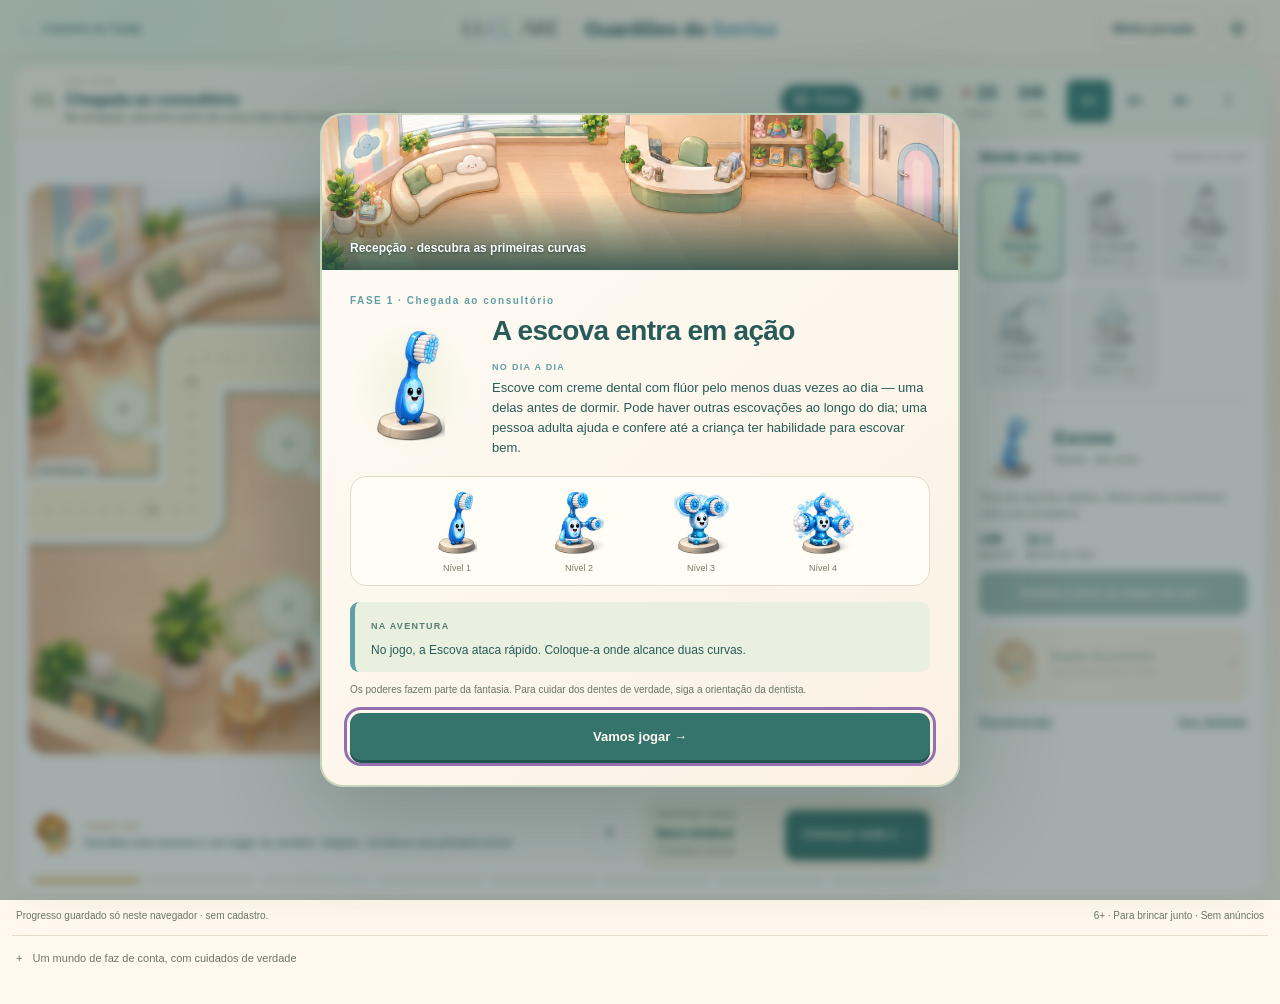
==== aventura/index.html @ 9eb55385 "Add files via upload" ====
<!doctype html>
<html lang="pt-BR"><head><meta charset="utf-8"><meta name="viewport" content="width=device-width,initial-scale=1,viewport-fit=cover"><meta name="theme-color" content="#244e43"><meta name="robots" content="noindex"><meta name="mobile-web-app-capable" content="yes"><meta name="apple-mobile-web-app-capable" content="yes"><title>Guardiões do Sorriso · LUCCARE</title><meta name="description" content="Uma aventura de estratégia no pequeno mundo do Toddy. Monte seu time, evolua suas torres e proteja o sorriso."><link rel="icon" type="image/png" href="../assets/favicon.png"><link rel="stylesheet" href="style.css"><link rel="stylesheet" href="art-style.css"><link rel="stylesheet" href="layout.css">
<script defer src="assets.js"></script><script defer src="balance.js"></script><script defer src="clock.js"></script><script defer src="combat.js"></script><script defer src="engine.js"></script><script defer src="scene-art.js"></script><script defer src="juice.js"></script><script defer src="renderer.js"></script><script defer src="persistence.js"></script><script defer src="audio.js"></script><script defer src="game.js"></script></head>
<body>
<header class="site-header"><a href="../index.html#brincar" class="back">← <span>Cantinho do Toddy</span></a><div class="brand"><img src="../assets/logo_color.png" alt="LUCCARE" width="112"><h1>Guardiões do <em>Sorriso</em></h1></div><div class="header-actions"><button id="fullscreen" class="quiet fs-btn" hidden aria-label="Jogar em tela cheia"><svg class="fs-ico" viewBox="0 0 24 24" width="18" height="18" aria-hidden="true"><path d="M4 9V4h5M15 4h5v5M20 15v5h-5M9 20H4v-5" fill="none" stroke="currentColor" stroke-width="2.2" stroke-linecap="round" stroke-linejoin="round"/></svg><span>Tela cheia</span></button><button id="progressOpen" class="quiet">Minha jornada</button><button id="settingsOpen" class="icon-btn" aria-label="Abrir ajustes">⚙</button></div></header>
<main>
<p id="artLoading" class="art-loading" role="status">Preparando o pequeno mundo do Toddy…</p>
<section class="arena" aria-label="Jogo de defesa do sorriso">
<div class="hud">
 <a class="mini mini-back" href="../index.html#brincar" aria-label="Voltar ao Cantinho do Toddy">←</a>
 <button class="map-title" id="stagesOpen" aria-haspopup="dialog" aria-label="Trocar de fase"><span id="mapNumber">01</span><span class="map-copy"><span class="eyebrow">SUA FASE <span id="modeBadge" class="mode-badge" hidden>MODO DIFÍCIL</span></span><strong id="mapTitle">Chegada ao consultório</strong><span id="mapRule" class="map-rule"></span></span><span class="stage-chip"><svg class="chip-ico" viewBox="0 0 24 24" width="16" height="16" aria-hidden="true"><path d="M9 4 3.5 6v14L9 18l6 2 5.5-2V4L15 6 9 4Zm0 0v14m6-12v14" fill="none" stroke="currentColor" stroke-width="2" stroke-linejoin="round"/></svg><span>Fases</span></span></button>
 <div class="counters"><div class="money"><span aria-hidden="true">✦</span><b id="cash">240</b><small>moedas</small></div><div class="lives"><span aria-hidden="true">♥</span><b id="lives">20</b><small>sorriso</small></div><div class="wave-count"><b id="waveCount">0/8</b><small>onda</small></div></div>
 <div class="speed" role="group" aria-label="Velocidade do jogo"><button data-speed="1" aria-pressed="true">1×</button><button data-speed="2" aria-pressed="false">2×</button><button data-speed="3" aria-pressed="false">3×</button><button id="pause" aria-label="Pausar jogo">Ⅱ</button></div>
 <button class="mini mini-guide" data-open-guide aria-label="Como jogar">?</button><button class="mini mini-fs" data-fullscreen hidden aria-label="Tela cheia"><svg class="fs-ico" viewBox="0 0 24 24" width="18" height="18" aria-hidden="true"><path d="M4 9V4h5M15 4h5v5M20 15v5h-5M9 20H4v-5" fill="none" stroke="currentColor" stroke-width="2.2" stroke-linecap="round" stroke-linejoin="round"/></svg></button><button class="mini mini-settings" data-open-settings aria-label="Abrir ajustes">⚙</button>
</div>
<div class="game-layout"><div class="battle-column">
<div class="field-wrap"><div class="battlefield" id="field"><canvas id="battle" width="900" height="560" role="img" aria-label="Cenário de defesa com dez lugares para torres. Use os botões de posição para montar seu time."></canvas><div id="pads" aria-label="Posições das torres"></div><div id="bossBanner" class="boss-banner" hidden><img id="bossArt" alt="" width="48" height="48"><strong id="bossName"></strong><span>Use o fio para atravessar a capa.</span></div><div id="pausedOverlay" class="paused-overlay" hidden><img data-art="toddy" alt="" width="70" height="70"><h2>A aventura pode esperar.</h2><p>Seu time está fazendo uma pausa.</p><button id="resume" class="primary">Continuar →</button></div></div></div>
<div id="rotateHint" class="rotate-hint" hidden><span class="rotate-phone" aria-hidden="true"></span><p><strong>Vire o celular</strong> para o campo ficar bem maior.</p><button id="rotateFs" class="primary" data-fullscreen>Tela cheia</button></div>
<div id="quickShop" class="quick-shop" aria-label="Torres para arrastar até o cenário"><p>ARRASTE UMA TORRE ATÉ UM + <span>ou toque para escolher</span></p><div id="quickShopButtons" class="shop"></div></div>
<div class="play-row">
 <div class="coach"><img data-art="toddy" alt="Toddy" width="50" height="50"><div><span class="coach-name">TODDY DIZ</span><p id="message" role="status">Escolha uma escova e um lugar no cenário. Depois, construa sua primeira torre!</p></div><button id="roarQuick" class="mobile-roar" aria-label="Usar rugido do Toddy">Rugir<span>Pronto</span></button><button id="guideOpen" class="icon-btn" aria-label="Como jogar">?</button></div>
 <div class="wave-strip"><div><p class="eyebrow" id="waveLabel">PRÓXIMA ONDA</p><h3 id="waveTitle">Primeiros passos</h3><p id="wavePreview"></p></div><button id="start" class="primary">Começar onda 1 →</button></div>
</div>
<div id="waveProgress" class="wave-progress" aria-label="Progresso das ondas"></div>
</div>
<aside class="command" aria-label="Torres e melhorias"><div class="section-label"><h3>Monte seu time</h3><span>MOEDAS DO JOGO</span></div><div id="shop" class="shop"></div>
<section id="selection" class="selection" aria-live="polite"><div id="selectionContent"></div></section>
<button id="roar" class="hero-button"><img data-art="toddy" alt="" width="47" height="47"><span><strong>Rugido da proteção</strong><small id="roarStatus">Toddy ajuda a desacelerar a turma</small></span><span class="hero-key">R</span></button>
<div class="command-foot"><button id="restart" class="text-btn">Recomeçar fase</button><button id="sound" class="text-btn" aria-pressed="false">Som: desligado</button></div>
</aside></div>
</section>
<footer><span id="saveStatus">Progresso guardado só neste navegador.</span><span>6+ · Para brincar junto · Sem anúncios</span></footer>
<details class="real-life"><summary>Um mundo de faz de conta, com cuidados de verdade</summary><p>Os poderes, as moedas e os personagens são parte do jogo. Eles não representam procedimentos ou resultados de tratamentos. No dia a dia, cada cuidado tem seu papel e a orientação vem da dentista. Os jogos não substituem a ajuda de um adulto na higiene.</p></details>
</main>
<dialog id="stages" aria-labelledby="stagesTitle"><button class="close" data-close="stages" aria-label="Fechar fases">×</button><p class="eyebrow">AS AVENTURAS DO TODDY</p><h2 id="stagesTitle">Explore o mundo do Toddy</h2><p class="journey-line"><span id="campaignCount"></span></p><nav id="chapters" class="chapters" aria-label="Fases da campanha"></nav><p class="small">Cada fase abre ao vencer a anterior e fica liberada para sempre neste aparelho. Ao repetir uma fase já vencida, todas as torres que você conquistou ficam disponíveis.</p><p id="hardHint" class="small hard-hint" hidden>✦ Você venceu todas as fases: o modo difícil está nos ajustes ⚙.</p></dialog>
<dialog id="result"><button class="close" data-close="result" aria-label="Fechar resultado">×</button><img id="resultScene" class="result-scene" alt=""><img data-art="toddy" class="result-toddy" alt="Toddy comemorando" width="100" height="100"><p class="eyebrow" id="resultLabel"></p><h2 id="resultTitle"></h2><div id="resultStars" class="stars"></div><p id="resultText"></p><p id="resultAwards" class="award-note"></p><div id="resultStats" class="result-stats"></div><button id="next" class="primary"></button><button id="replay" class="text-btn">Jogar esta fase de novo</button></dialog>
<dialog id="settings"><button class="close" data-close="settings" aria-label="Fechar ajustes">×</button><p class="eyebrow">DO SEU JEITO</p><h2>Ajustes da aventura</h2><label class="setting"><span>Efeitos sonoros</span><input type="checkbox" id="audioEnabled"></label><label class="setting"><span>Volume</span><input type="range" id="volume" min="0" max="1" step=".05" aria-label="Volume dos efeitos"></label><label id="hardSetting" class="setting hard-setting" hidden><span>Modo difícil<small>Todas as torres, visitantes mais rápidos e fortes, menos moedas e estrelas próprias.</small></span><input type="checkbox" id="hardMode"></label><p class="small">O som começa apenas quando você o ativa. A velocidade escolhida fica guardada; a primeira onda de aprendizado começa em 1×.</p><hr><h3>Onde estamos brincando?</h3><button id="homeMode" class="choice"><strong>Meu aparelho</strong><span>Guardar recordes, fases e melhorias da partida neste navegador.</span></button><button id="sharedMode" class="choice"><strong>Aparelho compartilhado</strong><span>Começar uma visita nova; reiniciar após 35 minutos sem interação.</span></button><p class="small">Ao recarregar, você volta à preparação da última onda salva. Nada é enviado à clínica.</p><div class="settings-links"><button id="settingsGuide" class="quiet">Como jogar</button><button id="settingsRestart" class="quiet">Recomeçar esta fase</button><button id="settingsProgress" class="quiet">Minha jornada</button><a class="quiet" href="../index.html#brincar">← Cantinho do Toddy</a></div><button id="resetSave" class="text-btn danger">Apagar meu progresso</button></dialog>
<dialog id="progress"><button class="close" data-close="progress" aria-label="Fechar jornada">×</button><p class="eyebrow">MINHA JORNADA</p><h2>Uma jornada de conquistas.</h2><p id="progressSummary" class="collection-total"></p><p class="small">Desafios opcionais: Sorriso intacto = vencer com 20 pontos; Time completo = vencer com pelo menos 4 tipos de torre. Sem prazo, sem perder conquistas.</p><div id="progressCards" class="progress-cards"></div><p class="small">Suas estrelas e recordes ficam neste navegador. As moedas pertencem a cada partida; começar outra fase inicia uma nova defesa.</p></dialog>
<dialog id="guide"><button class="close" data-close="guide" aria-label="Fechar guia">×</button><p class="eyebrow">VAMOS JUNTOS</p><div class="guide-welcome"><img data-art="toddy" alt="Toddy" width="88" height="88"><h2>Um bom time faz a diferença.</h2></div><ol class="guide-steps"><li>Arraste uma torre até um <b>+</b>, ou toque na torre e em uma posição para confirmar a construção. O círculo mostra o alcance.</li><li>Comece a onda. Seu time ataca sozinho; cada inimigo vencido rende moedas.</li><li>Toque em uma torre construída para melhorar, especializar ou vender. A partir da fase da boca, uma torre especializada pode receber Brilho mestre.</li><li>Prepare seu time olhando quem vem na próxima onda. Use o rugido do Toddy quando a trilha encher.</li><li>Jogue em 1×, 2× ou 3×. A estratégia e o dano são os mesmos. Você pode pausar a qualquer hora.</li></ol><h3>Conheça a turma</h3><div id="enemyGuide" class="enemy-guide"></div><p class="small">Teclado: Tab e Enter para navegar; P pausa, R chama o Toddy, 1 / 2 / 3 mudam a velocidade. As estrelas dependem do sorriso que resta ao vencer.</p></dialog>
<dialog id="confirm"><p class="eyebrow">UMA NOVA TENTATIVA</p><h2 id="confirmTitle">Recomeçar esta fase?</h2><p>A defesa atual será substituída. Seus recordes e fases desbloqueadas continuam guardados.</p><div class="confirm-actions"><button id="confirmCancel" class="quiet">Continuar minha partida</button><button id="confirmYes" class="primary">Começar de novo</button></div></dialog>
<dialog id="lesson" aria-labelledby="lessonTitle"><div class="lesson-landscape"><img id="lessonScene" alt=""><span id="lessonRegion"></span></div><p class="eyebrow" id="lessonStage"></p><div class="lesson-hero"><img id="lessonArt" alt="" width="88" height="88"><div><h2 id="lessonTitle"></h2><span class="care-label">NO DIA A DIA</span><p id="lessonFact"></p></div></div><div id="lessonEvolution" class="lesson-evolution" aria-label="Evolução visual da torre"></div><div class="lesson-tip"><strong>NA AVENTURA</strong><p id="lessonTip"></p></div><p class="small">Os poderes fazem parte da fantasia. Para cuidar dos dentes de verdade, siga a orientação da dentista.</p><button id="lessonClose" class="primary">Vamos jogar →</button></dialog>
<noscript>Ative o JavaScript no navegador para jogar Guardiões do Sorriso.</noscript>
</body></html>
---- aventura/style.css ----
@charset "UTF-8";
:root{--ink:#294f45;--muted:#64736b;--paper:#fbf8f0;--line:#dce3d3;--gold:#edc26d;--green:#dce9cc;font-family:'Trebuchet MS',Verdana,sans-serif;color:var(--ink);background:var(--paper);font-synthesis:none}*{box-sizing:border-box}body{margin:0}button,input,select,a{touch-action:manipulation}button{font:inherit;color:inherit;cursor:pointer;min-height:44px}a{color:inherit}button:disabled{cursor:default;opacity:.46}button:focus-visible,a:focus-visible,input:focus-visible,select:focus-visible,summary:focus-visible{outline:3px solid #9470b0;outline-offset:3px}[hidden]{display:none!important}button{ -webkit-tap-highlight-color:transparent}p{line-height:1.55}h1,h2,h3,p{margin-top:0}h1,h2,h3{letter-spacing:-.6px}.site-header{max-width:1320px;margin:auto;display:flex;align-items:center;justify-content:space-between;padding:17px 30px;border-bottom:1px solid var(--line);gap:16px}.site-header>img{width:132px;height:auto}.back{font-size:12px;text-decoration:none;display:flex;align-items:center;gap:8px;min-height:44px}.header-actions{display:flex;gap:10px}.quiet,.icon-btn{border:1px solid #cbd5c3;background:transparent;border-radius:11px;padding:10px 14px;font-size:12px;font-weight:bold}.icon-btn{width:44px;padding:5px;font-size:19px;flex-shrink:0}main{max-width:1320px;margin:auto;padding:0 30px}.game-heading{display:flex;justify-content:space-between;align-items:center;gap:20px;padding:26px 0 22px}.eyebrow{font-size:9px;line-height:1.5;letter-spacing:1.55px;font-weight:bold;margin:0 0 7px}h1{font-size:clamp(28px,3.2vw,41px);line-height:1.08;margin:0;letter-spacing:-1.6px}h1 em{font-style:normal;color:#7f956b}.game-heading>p{font-size:12px;color:var(--muted);text-align:right;margin:0}.chapters{display:grid;grid-template-columns:repeat(3,1fr);gap:12px;margin-bottom:21px}.chapter{display:flex;align-items:center;gap:12px;text-align:left;border:1px solid #d9dfcf;border-radius:13px;padding:11px 14px;background:transparent;min-height:65px}.chapter.active{background:#e9efdd;border-color:#8da582;box-shadow:0 3px 0 #b1c0a1}.chapter .num{display:grid;place-items:center;width:33px;height:33px;border-radius:50%;background:#edf0e4;font-size:12px;font-weight:bold}.chapter strong{font-size:13px;display:block}.chapter small{font-size:10px;display:block;color:var(--muted);margin-top:4px}.chapter .stars{font-size:12px;letter-spacing:1px;margin-left:auto;color:#cda148}.arena{background:#fffdf8;border:1px solid var(--line);border-radius:21px;box-shadow:0 12px 36px #20493409;overflow:hidden}.hud{display:flex;gap:20px;align-items:center;padding:17px 20px;border-bottom:1px solid var(--line);margin-bottom:17px}.map-title{display:flex;gap:10px;align-items:center;flex:1}.map-title>span{font-weight:bold;font-size:22px;color:#9eb08e}.map-title .eyebrow{font-size:8px;margin-bottom:3px}.map-title h2{font-size:18px;margin:0}.counters{display:flex;align-items:center;gap:22px}.counters>div{display:grid;grid-template-columns:auto auto;gap:0 5px;align-items:center;text-align:center}.counters b{font-size:18px;line-height:1.2}.counters small{grid-column:1/-1;font-size:9px;margin-top:4px;color:var(--muted)}.counters .money>span{color:#bb8e30;font-size:20px}.counters .lives>span{color:#cb8285;font-size:18px}.speed{display:flex;padding:3px;border:1px solid #d7dfcf;background:#f4f5eb;border-radius:12px;gap:2px}.speed button{border:0;background:transparent;border-radius:8px;width:44px;font-size:13px;font-weight:bold}.speed button[aria-pressed=true]{background:#2e5b4d;color:#fff9e9;box-shadow:0 2px 0 #193f32}.speed #pause{font-size:17px;border-left:1px solid #d9dfd0;border-radius:0 8px 8px 0}.game-layout{display:grid;grid-template-columns:minmax(0,1fr) 284px;gap:20px;padding:0 20px 18px}.battlefield{position:relative;aspect-ratio:900/560;border-radius:17px;overflow:hidden;isolation:isolate}canvas{display:block;width:100%;height:100%;border-radius:17px}.pad{position:absolute;transform:translate(-50%,-50%);width:max(44px,6%);aspect-ratio:1;border:0;border-radius:50%;padding:0;background:transparent;z-index:2;min-height:44px}.pad:hover{background:#ffffff30}.pad:focus-visible{outline-offset:-2px}.pad.selected{box-shadow:0 0 0 3px #294f4577}.pad.unaffordable{cursor:not-allowed}.sr-only{position:absolute;width:1px;height:1px;margin:-1px;overflow:hidden;clip:rect(0,0,0,0);white-space:nowrap}.coach{display:flex;align-items:center;gap:10px;padding:13px 0;min-height:79px}.coach img{flex-shrink:0;object-fit:contain}.coach>div{flex:1}.coach-name{font-size:8px;letter-spacing:1.4px;font-weight:bold;color:#9b7950}.coach p{font-size:12px;line-height:1.45;margin:4px 0 0}.coach .icon-btn{border-radius:50%;font-size:14px;border-color:#dfe5d7}.wave-strip{background:#f1f3e8;border:1px solid #e1e7d6;border-radius:13px;padding:14px 15px;display:flex;align-items:center;justify-content:space-between;gap:12px}.wave-strip .eyebrow{font-size:8px;margin-bottom:4px}.wave-strip h3{font-size:15px;margin:0 0 5px}.wave-strip p:last-child{font-size:10px;color:var(--muted);line-height:1.4;margin:0;max-width:360px}.primary{border:0;border-radius:11px;background:#2d594b;color:#fffaf0;padding:13px 18px;font-size:12px;font-weight:bold;min-height:47px;box-shadow:0 3px 0 #193d31}.primary:hover{background:#3c6a58}.primary:disabled{box-shadow:none}.wave-strip .primary{flex-shrink:0}.wave-progress{display:flex;gap:6px;padding:15px 4px 0}.wave-progress span{height:5px;flex:1;border-radius:10px;background:#e7eadf}.wave-progress .done{background:#8aab78}.wave-progress .current{background:#e4b65f}.command{border-left:1px solid var(--line);padding-left:19px}.section-label{display:flex;align-items:center;justify-content:space-between;gap:8px;margin:1px 0 12px}.section-label h3{font-size:15px;margin:0}.section-label>span{font-size:7px;letter-spacing:.7px;color:var(--muted)}.shop{display:grid;grid-template-columns:repeat(3,1fr);gap:7px}.shop button{padding:5px 4px 7px;background:#fffdf8;border:1px solid #dfe5d6;border-radius:11px;display:flex;flex-direction:column;align-items:center;min-height:90px}.shop button.selected{border:2px solid #779576;background:#edf3e3;padding:4px 3px 6px}.shop img{width:46px;height:46px;object-fit:contain}.shop strong{font-size:10px;display:block;margin-top:1px}.shop small{font-size:10px;margin-top:3px;color:#876b35;font-weight:bold}.shop .cant-afford{opacity:.55}.selection{border-top:1px solid var(--line);margin-top:13px;padding-top:13px;min-height:206px}.selection-head{display:flex;gap:9px;align-items:center;margin-bottom:8px}.selection-head img{width:48px;height:48px}.selection-head h3{font-size:18px;margin:0 0 3px}.selection-head .small{margin:0;font-size:10px}.selection p{font-size:11px;line-height:1.5;color:var(--muted);margin:0 0 9px}.selection .primary{width:100%;min-height:44px;padding:11px;font-size:12px}.tower-stats{display:flex;gap:12px;margin:8px 0 11px;font-size:10px;color:#647367}.tower-stats b{color:var(--ink);display:block;font-size:14px;margin-bottom:2px}.upgrade{width:100%;border:1px solid #bfd1b4;border-radius:10px;background:#eef4e6;text-align:left;padding:10px;margin-bottom:6px;min-height:52px}.upgrade strong{font-size:12px}.upgrade span{float:right;color:#876b35;font-size:11px}.upgrade small{display:block;font-size:10px;color:#677861;line-height:1.45;margin-top:4px}.target-row{display:flex;align-items:center;justify-content:space-between;gap:8px;font-size:10px;margin:5px 0}.target-row select{font:inherit;border:1px solid #d5dfcd;background:#fffdf8;min-height:44px;border-radius:8px;padding:6px;max-width:145px;color:var(--ink)}.text-btn{background:transparent;border:0;text-decoration:underline;font-size:10px;padding:8px 0;min-height:44px}.sell{width:100%;text-align:center}.hero-button{display:flex;align-items:center;gap:8px;width:100%;padding:6px 9px;background:#f9edca;border:1px solid #ead69f;border-radius:13px;margin-top:14px;text-align:left;min-height:65px}.hero-button strong{display:block;font-size:11px}.hero-button small{font-size:9px;line-height:1.4;display:block;margin-top:4px;color:#8d7848}.hero-key{font-size:10px;margin-left:auto;color:#8d7848}.command-foot{display:flex;justify-content:space-between;gap:12px}.paused-overlay{position:absolute;inset:0;background:#faf8eff2;z-index:5;display:flex;align-items:center;justify-content:center;flex-direction:column;padding:20px;text-align:center}.paused-overlay h2{font-size:25px;margin:8px 0}.paused-overlay p{font-size:12px;margin:0 0 15px}.boss-banner{position:absolute;top:12px;left:50%;transform:translateX(-50%);border:1px solid #c8a2ce;background:#f9eafaed;border-radius:12px;z-index:3;padding:11px 22px;max-width:95%;text-align:center;pointer-events:none;min-width:250px}.boss-banner strong{display:block;font-size:15px}.boss-banner span{display:block;font-size:10px;margin-top:4px}footer{display:flex;justify-content:space-between;gap:12px;font-size:10px;color:var(--muted);padding:18px 0}.real-life{border-top:1px solid var(--line);font-size:11px;color:var(--muted);padding:0 0 25px}.real-life summary{min-height:44px;display:flex;align-items:center;cursor:pointer}.real-life summary:before{content:'+';margin-right:10px}.real-life p{max-width:700px;font-size:12px}.small{font-size:11px;color:var(--muted);line-height:1.6}dialog{color:var(--ink);background:var(--paper);border:1px solid #d4ddca;border-radius:23px;width:min(640px,calc(100% - 26px));padding:34px;max-height:90dvh;overflow:auto;box-shadow:0 20px 100px #183e4544}dialog::backdrop{background:#294b426b;backdrop-filter:blur(4px)}dialog h2{font-size:28px;margin-bottom:16px}dialog h3{font-size:16px}dialog>.close{position:absolute;right:8px;top:8px;width:44px;border:0;background:transparent;font-size:25px}.setting{display:flex;min-height:50px;align-items:center;justify-content:space-between;gap:15px;font-size:13px}.setting input[type=checkbox]{width:22px;height:22px;accent-color:#3b7159}.setting input[type=range]{accent-color:#3b7159;width:150px;min-height:44px}.choice{width:100%;text-align:left;border:1px solid #cdd8be;background:#f0f4e7;border-radius:11px;padding:14px;margin:7px 0}.choice strong{font-size:12px;display:block}.choice span{font-size:11px;color:var(--muted);line-height:1.5;display:block;margin-top:5px}.choice.active{border:2px solid #729366}.danger{color:#9b5764}hr{border:0;border-top:1px solid var(--line);margin:22px 0}#result{text-align:center;width:min(500px,calc(100% - 26px))}.result-toddy{display:block;margin:0 auto 10px}.stars{color:#d4a548;letter-spacing:5px;font-size:27px;margin:10px 0}.result-stats{display:flex;justify-content:center;gap:23px;padding:18px 0;margin:15px 0;border-top:1px solid var(--line);border-bottom:1px solid var(--line)}.result-stats b{display:block;font-size:23px;margin-bottom:5px}.result-stats span{font-size:10px;color:var(--muted)}#resultText{font-size:13px}#result>.primary{display:block;width:100%}.progress-cards{display:grid;gap:12px}.progress-card{border:1px solid #d3dfc4;border-radius:13px;padding:18px;display:flex;align-items:center;gap:16px;background:#f0f3e7}.progress-card img{width:62px;height:62px}.progress-card h3{font-size:16px;margin:0 0 7px}.progress-card p{font-size:11px;margin:0;color:var(--muted)}.progress-card .stars{font-size:15px;margin:7px 0}.guide-steps{padding-left:23px;font-size:13px;line-height:1.7}.guide-steps li{margin-bottom:11px}.enemy-guide{display:grid;grid-template-columns:1fr 1fr;gap:12px}.enemy-card{border:1px solid var(--line);border-radius:11px;padding:10px}.enemy-card img{width:66px;height:66px;float:left;margin:0 7px 5px 0}.enemy-card strong{display:block;font-size:12px;margin:8px 0 5px}.enemy-card p{font-size:11px;line-height:1.45;margin:0}.confirm-actions{display:flex;justify-content:flex-end;gap:10px}#confirm p:not(.eyebrow){font-size:13px}#confirm{max-width:460px}
@media(max-width:1050px){.site-header{padding:12px 20px}main{padding:0 20px}.hud{gap:12px;padding:14px}.game-layout{padding:0 14px 15px;gap:14px;grid-template-columns:minmax(0,1fr) 246px}.command{padding-left:13px}.counters{gap:14px}.map-title h2{font-size:16px}.map-title>span{display:none}.selection{min-height:210px}.wave-strip{padding:12px}.wave-strip .primary{padding:10px;font-size:10px}.shop{gap:5px}.shop strong{font-size:9px}}
@media(max-width:780px){.game-layout{grid-template-columns:1fr}.command{border-left:0;border-top:1px solid var(--line);padding:14px 0 0;display:grid;grid-template-columns:1fr 1fr;gap:0 15px}.command>.section-label{grid-column:1}.shop{grid-column:1;grid-row:2}.selection{grid-column:2;grid-row:1/4;padding:0 0 0 14px;border-top:0;border-left:1px solid var(--line);margin:0;min-height:0}.hero-button{grid-column:1}.command-foot{grid-column:1/-1}.hud{position:sticky;top:0;z-index:8;background:#fffdf8}.map-title{display:none}.counters{flex:1}.wave-strip .primary{font-size:12px}.battlefield{max-height:none}.game-heading>p{font-size:11px}.chapter .stars{display:none}}
@media(max-width:520px){.site-header{padding:8px 12px;gap:8px}.site-header>img{width:95px}.back{font-size:10px;max-width:79px;line-height:1.4}.header-actions{gap:4px}.header-actions .quiet{font-size:10px;padding:8px}.header-actions .icon-btn{font-size:17px;width:36px;min-width:44px}main{padding:0 10px}.game-heading{padding:19px 3px 17px}.game-heading .eyebrow{font-size:8px;letter-spacing:1.2px}h1{font-size:29px;max-width:310px;letter-spacing:-1.3px}.game-heading>p{display:none}.chapters{gap:7px;margin-bottom:15px}.chapter{display:block;text-align:center;padding:9px 5px;min-height:76px;border-radius:11px}.chapter .num{width:25px;height:25px;margin:0 auto 5px;font-size:10px}.chapter strong{font-size:10px;line-height:1.2}.chapter small{font-size:9px;margin-top:4px}.arena{border-radius:15px;overflow:clip}.hud{margin-bottom:10px;padding:8px 9px;gap:8px;flex-wrap:wrap;position:sticky;top:0}.counters{gap:14px}.counters b{font-size:16px}.counters small{font-size:8px;margin-top:2px}.counters .money>span,.counters .lives>span{font-size:15px}.speed{gap:0;padding:2px;border-radius:10px}.speed button{width:44px;min-width:44px;min-height:44px;font-size:12px}.speed #pause{font-size:15px}.game-layout{padding:0 8px 8px;gap:11px}.battlefield,canvas{border-radius:12px}.coach{gap:7px;padding:10px 1px;min-height:77px}.coach img{width:40px;height:40px}.coach p{font-size:11px}.coach .icon-btn{width:44px;font-size:12px}.wave-strip{gap:8px;padding:10px}.wave-strip h3{font-size:13px}.wave-strip p:last-child{font-size:9px}.wave-strip .primary{font-size:10px;padding:10px;max-width:132px}.wave-progress{gap:4px;padding-top:10px}.command{display:block;padding:12px 3px 0}.section-label{margin-bottom:7px}.section-label h3{font-size:14px}.shop{grid-template-columns:repeat(5,1fr);gap:5px}.shop button{min-height:85px;padding:5px 2px}.shop button.selected{padding:4px 1px}.shop img{width:43px;height:43px}.shop strong{font-size:9px}.shop small{font-size:10px}.selection{margin:12px 0 0;padding:12px 0 0;border-left:0;border-top:1px solid var(--line);min-height:180px}.selection-head{margin-bottom:6px}.selection-head h3{font-size:17px}.selection p{font-size:11px}.selection .primary{font-size:12px}.upgrade{min-height:54px}.hero-button{margin-top:11px;min-height:64px}.hero-button strong{font-size:12px}.hero-button small{font-size:10px}.hero-key{display:none}.command-foot .text-btn{font-size:11px}.paused-overlay{padding:10px}.paused-overlay img{width:43px;height:43px}.paused-overlay h2{font-size:18px;margin:0 0 6px}.paused-overlay p{font-size:11px;margin-bottom:8px}.boss-banner{padding:8px;top:6px;min-width:230px}.boss-banner strong{font-size:12px}.boss-banner span{font-size:9px}footer{font-size:9px;flex-direction:column;gap:6px;padding:15px 4px}.real-life{padding-bottom:15px;font-size:10px}.real-life summary{line-height:1.5}dialog{padding:34px 20px 22px}dialog h2{font-size:24px}.enemy-guide{grid-template-columns:1fr}.enemy-card{min-height:82px}.confirm-actions{flex-direction:column}.confirm-actions button{width:100%}.result-stats{gap:19px}}
@media(max-width:359px){.speed{width:100%;justify-content:space-between}.speed button{flex:1}.counters{justify-content:space-around}h1{font-size:26px}.shop{gap:3px}.shop img{width:37px;height:37px}.shop strong{font-size:8px}.header-actions .quiet{max-width:65px;padding:5px}.site-header>img{width:80px}}
@media(orientation:landscape) and (max-height:550px) and (min-width:650px){.game-heading,.chapters,.site-header{display:none}.arena{margin-top:8px}.game-layout{grid-template-columns:minmax(0,1fr) 240px}.command{display:block;border-top:0;border-left:1px solid var(--line);padding:0 0 0 12px}.selection{border:0;padding:10px 0;margin-top:8px}.shop{grid-template-columns:repeat(5,1fr)}.shop img{width:35px;height:35px}.shop strong{font-size:8px}.shop button{min-height:70px}.map-title{display:none}}
.dismiss-selection{display:none}
@media(max-width:520px){.selection.mobile-open{position:fixed;bottom:max(10px,env(safe-area-inset-bottom));left:10px;right:10px;z-index:20;max-height:53dvh;overflow:auto;background:#fffdf5;border:1px solid #a9bf9b;border-radius:18px;padding:16px;box-shadow:0 10px 70px #244d4355;min-height:0}.selection.mobile-open .dismiss-selection{display:block;position:absolute;right:6px;top:6px;width:44px;border:0;background:none;font-size:25px}.selection.mobile-open .selection-head{padding-right:38px}.selection.mobile-open .tower-stats{margin:5px 0 9px}.selection.mobile-open .selection-head img{width:37px;height:37px}.selection.mobile-open .selection-head h3{font-size:16px}.selection.mobile-open p{font-size:10px}.selection.mobile-open .upgrade{padding:8px}.selection.mobile-open .sell{min-height:44px}}
@media(prefers-reduced-motion:reduce){*,*:before,*:after{animation:none!important;transition:none!important;scroll-behavior:auto!important}}

.mobile-roar{display:none}@media(max-width:520px){.mobile-roar{display:block;border:1px solid #e0c988;border-radius:11px;background:#faedc8;min-width:49px;padding:7px 6px;font-size:10px;font-weight:bold}.mobile-roar span{font-size:9px;font-weight:normal;display:block;margin-top:3px}}

/* Campaign atlas: each region has its own visible route, postcard and optional medals. */
.quick-shop{display:none}
@media(max-width:520px){.quick-shop{display:block;background:#e9f0e4;border:1px solid #cbdcc5;border-radius:12px;padding:8px 7px 6px;margin-top:8px}.quick-shop>p{font-size:8px;letter-spacing:.8px;font-weight:bold;margin:0 0 6px;color:#56725f}.quick-shop>p span{font-weight:normal;letter-spacing:0;margin-left:5px}.quick-shop .shop button{min-height:70px}.quick-shop .shop img{width:34px;height:34px}.quick-shop .shop strong{font-size:9px}.quick-shop .shop small{font-size:9px}.command>.section-label,.command>#shop{display:none}}
.shop button{touch-action:none;user-select:none}.shop button:disabled{opacity:.62;background:#e8ebe4;filter:grayscale(.8)}.shop button:disabled small{color:#6b756b}.shop button:not(:disabled){cursor:grab}.shop button:not(:disabled):active{cursor:grabbing}.pad.drop-target{background:#ffefaa99;box-shadow:0 0 0 5px #eac872,0 0 22px 10px #ffefb688;transform:translate(-50%,-50%) scale(1.16)}.tower-drag{position:fixed;z-index:10000;pointer-events:none;transform:translate(-50%,-115%);display:flex;align-items:center;gap:7px;background:#fffdf0;border:2px solid #7ba987;border-radius:13px;padding:5px 11px 5px 4px;box-shadow:0 8px 28px #1e423c50;color:#345d4a;font-size:12px}.tower-drag img{width:40px;height:40px}#lesson{max-width:540px}#lesson .lesson-hero{display:flex;align-items:center;gap:20px}#lesson .lesson-hero img{flex:none;object-fit:contain}#lesson h2{margin:0 0 7px}#lesson .lesson-hero p{font-size:14px;line-height:1.5;margin:0}#lesson .lesson-tip{background:#e8f1df;border-left:5px solid #84ab78;border-radius:9px;padding:14px;font-size:13px;line-height:1.5;margin:22px 0 12px}#lesson>.primary{width:100%;margin-top:12px}
.journey-line{display:flex;justify-content:space-between;gap:12px;font-size:9px;letter-spacing:1px;font-weight:bold;color:#77866d;margin-bottom:10px}.journey-line span:last-child{letter-spacing:0;font-weight:normal}
.chapters{display:flex;overflow-x:auto;scrollbar-width:thin;padding:3px 3px 9px;gap:10px;margin:0 -3px 8px;scroll-snap-type:x proximity}.chapter{flex:1 0 185px;max-width:210px;display:block;padding:0;overflow:hidden;border-radius:12px;scroll-snap-align:start;min-height:126px}.chapter .map-thumb{display:block;width:100%;height:72px;object-fit:cover}.chapter-copy{display:block;padding:9px 8px}.chapter strong{font-size:11px;white-space:normal;letter-spacing:-.3px;line-height:1.2;min-height:27px}.chapter small{font-size:9px;margin-top:5px}.chapter .num{display:inline;background:none;font-size:10px;color:#86967a;margin:0 6px 0 0;width:auto;height:auto}.chapter:disabled{opacity:.65}.chapter:disabled .map-thumb{filter:saturate(.35)}.chapter.active{border-color:#68866a}.chapter.active .chapter-copy{background:#e5edd8}.terrain-rule{display:flex;align-items:center;gap:8px;font-size:11px;margin:5px 0 14px;color:#576e63;line-height:1.5}.terrain-rule>span:first-child{font-size:22px;color:#b29257}
.award-note{font-size:12px;padding:12px;border-radius:12px;background:#f3e8c9;color:#7d6941}.award-note:empty{display:none}.collection-total{font-weight:bold;color:#8a794d;font-size:14px}.progress-card{align-items:flex-start;padding:13px}.progress-card .postcard{width:130px;height:92px;object-fit:cover;border-radius:9px;border:3px solid #fff7dc;box-shadow:0 3px 7px #2d51441a;filter:saturate(.3);flex-shrink:0}.progress-card.collected .postcard{filter:none;border-color:#e6c77f}.progress-card p+p{margin-top:6px}.medals{display:flex;gap:5px;flex-wrap:wrap;margin-top:10px}.medal{display:inline-block;font-size:9px;padding:6px 8px;border-radius:20px;border:1px solid #c7d1be;color:#73816b}.medal.earned{background:#f6e5b2;border-color:#d3b46b;color:#7d6636}.crystal-note{color:#93743b!important}
@media(max-width:780px){.chapter{flex:0 0 175px;max-width:none;text-align:left}.chapter .num{display:inline}.chapter strong{font-size:11px}.journey-line{font-size:8px}.progress-card .postcard{width:94px;height:83px}}
@media(max-width:520px){.chapters{margin-bottom:2px}.chapter{min-height:118px;flex-basis:155px}.chapter .map-thumb{height:58px}.chapter-copy{padding:8px}.journey-line{letter-spacing:.5px;gap:5px}.journey-line>span:first-child{max-width:110px}.terrain-rule{font-size:10px;margin:3px 3px 9px}.progress-card{gap:10px;padding:10px}.progress-card .postcard{width:76px;height:90px}.progress-card h3{font-size:14px}.medal{font-size:8px}.progress-card p{font-size:10px}}
@media(orientation:landscape) and (max-height:550px) and (min-width:650px){.chapters,.journey-line{display:none}.terrain-rule{font-size:10px;margin:5px 0}.chapter{display:none}}

/* ── Sensação de jogo no HUD (27/09) ───────────────────────────────
   Moedas voando até o contador, contador que pulsa ao receber, coração que
   treme ao perder sorriso e botão de onda que chama quando o time está pronto.
   A regra global de movimento reduzido acima desliga todas as animações. */
.coin-fly{position:fixed;z-index:9000;pointer-events:none;color:#d4972a;font-size:21px;line-height:1;text-shadow:0 1px 0 #fff6d8,0 0 10px #ffe39a;will-change:transform}
.counters .bump{animation:hudBump .38s ease}
.counters .bump b{color:#a8761c}
@keyframes hudBump{35%{transform:scale(1.2)}}
.counters .hurt{animation:hudHurt .5s ease}
.counters .hurt b{color:#cf5d77}
@keyframes hudHurt{15%{transform:translateX(-5px) scale(1.1)}35%{transform:translateX(5px)}55%{transform:translateX(-3px)}75%{transform:translateX(2px)}}
#start.ready:not(:disabled){animation:startReady 1.8s ease-in-out infinite}
@keyframes startReady{50%{box-shadow:0 3px 0 #21564e,0 0 0 7px #f6c06f59}}
---- aventura/art-style.css ----
/* The illustrated collection: shared presentation for lessons, upgrades and rewards. */
:root{--paper:#fff9ef;--line:#e5dccb;--muted:#697669;--ink:#285b58}
body{background:radial-gradient(ellipse at 12% 0,#e4f2e4 0,transparent 36%),radial-gradient(ellipse at 100% 36%,#f8e5d6 0,transparent 45%),#fff9ef}
.site-header{border-bottom-color:#dddfce}.game-heading h1 em{color:#589aaa}.game-heading>p{color:#967d60}.arena{border-color:#d8d9c4;box-shadow:0 9px 35px #715e3112}.hud{background:linear-gradient(110deg,#fffaf1,#f0f6e9)}
.chapter{background:#fffdf5;border-color:#dacfb9;box-shadow:0 3px 0 #d6c7ae55}.chapter.active{border-color:#6ba89b;box-shadow:0 3px 0 #6ba89b}.chapter.active .chapter-copy{background:#dcefe4}.chapter .map-thumb{height:84px}.chapter.locked .map-thumb{filter:saturate(.7)}
.art-loading{font-size:13px;border-radius:12px;padding:12px 16px;background:#f1e5fc;color:#685582}.shop button{background:linear-gradient(145deg,#fffdf7,#f7eddb);border-color:#d9d7c5;box-shadow:0 2px 0 #dacfb455}.shop button.selected{background:linear-gradient(145deg,#f4ffe9,#daecdf);border-color:#629989}.shop img{width:57px;height:57px}.shop button{min-height:102px}.selection-head img{width:66px;height:66px;object-fit:contain}.upgrade{background:linear-gradient(120deg,#f5f6df,#e7f3e7);border-color:#bbceac;display:flow-root;min-height:67px}.upgrade-art{float:left;width:43px;height:47px;object-fit:contain;margin:0 8px 0 0}.upgrade small{overflow:hidden}.mastery{background:linear-gradient(120deg,#f4e9fc,#fff2d2);border-color:#d5b5cc}.hero-button{background:linear-gradient(120deg,#fff0cc,#fce4c9);border-color:#e4c181}.hero-button>img{width:54px;height:57px;object-fit:contain}.coach img{width:55px;height:60px;object-fit:contain}.coach-name{color:#aa7839}.wave-strip{background:linear-gradient(110deg,#f2f3e3,#fcf0dd);border-color:#e1d5bd}.primary{background:#34746c;box-shadow:0 3px 0 #21564e}.primary:hover{background:#40877c}.speed button[aria-pressed=true]{background:#367c77;box-shadow:0 2px 0 #255c55}.boss-banner{min-height:68px;padding-left:77px;text-align:left;background:#f7e8fbf5}.boss-banner img{position:absolute;left:10px;top:6px;width:55px;height:55px;object-fit:contain}.paused-overlay{background:radial-gradient(ellipse,#fffaf3fa,#e6f1e5f5)}.paused-overlay>img{object-fit:contain;width:85px;height:95px}
dialog{background:linear-gradient(140deg,#fffcf6,#faf1e3);border:2px solid #e0d4bc;box-shadow:0 22px 100px #30463b55}dialog::backdrop{background:#243f416b}.guide-welcome{display:flex;align-items:center;gap:18px;margin-bottom:12px}.guide-welcome img{object-fit:contain}.guide-welcome h2{margin:0}.enemy-card{background:#fffdf7;box-shadow:0 3px 0 #e8decb55}.enemy-card img{object-fit:contain}.progress-card{background:linear-gradient(130deg,#f4f6e6,#fff0d9);border-color:#d9d4bc}.progress-card.collected{border-color:#d2b877}.progress-card .postcard{height:92px;width:148px}.progress-card .stars{color:#ba8a24}.result-scene{display:block;width:calc(100% + 68px);max-width:none;height:155px;object-fit:cover;margin:-34px -34px 0;border-radius:20px 20px 0 0}.result-toddy{position:relative;margin:-51px auto 5px;background:#fffaf1;border:4px solid #fffaf1;border-radius:50%;width:108px;height:115px;object-fit:contain;padding:6px}#result>.close{z-index:2;background:#fff9eddb;border-radius:50%}.award-note{background:linear-gradient(110deg,#fbe6b3,#f0e6fa)}
#lesson{max-width:660px;padding:0 28px 25px;border-color:#c6d6bd;--lesson-accent:#619fa7}#lesson[data-guardian=floss]{--lesson-accent:#79a986}#lesson[data-guardian=fluoride]{--lesson-accent:#aa89bd}#lesson[data-guardian=water]{--lesson-accent:#4fa8ba}#lesson[data-guardian=saliva]{--lesson-accent:#c1a268}.lesson-landscape{position:relative;height:155px;margin:0 -28px 23px;background:#e7eddd;overflow:hidden}.lesson-landscape>img{width:100%;height:100%;object-fit:cover;object-position:center top}.lesson-landscape:after{content:'';position:absolute;inset:50% 0 0;background:linear-gradient(transparent,#254c46d9)}.lesson-landscape>span{position:absolute;bottom:15px;left:28px;right:24px;color:white;font-size:12px;font-weight:bold;z-index:1;text-shadow:0 1px 3px #20483d}#lesson>.eyebrow{color:var(--lesson-accent);font-size:10px}#lesson .lesson-hero{gap:20px;align-items:center}#lesson .lesson-hero>img{width:122px;height:136px;object-fit:contain;background:radial-gradient(ellipse,#eff2dc,transparent 69%)}#lesson h2{font-size:28px;line-height:1.12;letter-spacing:-.7px;margin-bottom:15px}.care-label{font-size:9px;letter-spacing:1.3px;color:var(--lesson-accent);font-weight:bold;display:block;margin:6px 0}#lesson .lesson-hero p{font-size:13px;line-height:1.55}.lesson-evolution{display:flex;justify-content:center;gap:12px;padding:12px;margin:18px 0 0;border:1px solid #e4dccb;border-radius:16px;background:#fffdf5}.lesson-evolution>div{flex:1;max-width:110px;min-width:0;text-align:center}.lesson-evolution img{display:block;width:100%;height:69px;object-fit:contain}.lesson-evolution span{font-size:9px;display:block;color:#7b7966;margin-top:5px}#lesson .lesson-tip{border-left-color:var(--lesson-accent);background:#eaf0e0;padding:13px 16px;margin:16px 0 10px}#lesson .lesson-tip strong{font-size:9px;letter-spacing:1.3px;color:#537e6e}#lesson .lesson-tip p{font-size:12px;line-height:1.5;margin:6px 0 0}#lesson>.small{font-size:10px;margin-bottom:0}#lesson>.primary{font-size:13px;margin-top:15px}
@media(max-width:780px){.progress-card .postcard{width:110px}}
@media(max-width:520px){.chapter .map-thumb{height:66px}.shop img{width:43px;height:46px}.quick-shop .shop img{width:42px;height:45px}.shop button{min-height:87px}.quick-shop .shop button{min-height:85px}.selection-head img{width:56px;height:59px}.selection.mobile-open .selection-head img{width:54px;height:58px}.selection.mobile-open .upgrade{min-height:64px}.upgrade-art{width:39px;height:43px}.coach img{width:45px;height:50px}.boss-banner{padding-left:60px;min-height:60px}.boss-banner img{width:44px;height:48px}.paused-overlay>img{width:50px;height:55px}.progress-card .postcard{width:83px}.result-scene{width:calc(100% + 40px);margin:-34px -20px 0;height:127px}#lesson{padding:0 18px 18px;max-height:94dvh}.lesson-landscape{height:112px;margin:0 -18px 17px}.lesson-landscape>span{left:18px;bottom:12px;font-size:10px}#lesson .lesson-hero{gap:10px;align-items:flex-start}#lesson .lesson-hero>img{width:76px;height:98px}#lesson h2{font-size:23px;margin-bottom:10px}#lesson .lesson-hero p{font-size:12px}#lesson>.eyebrow{font-size:9px}.lesson-evolution{gap:5px;padding:9px;margin-top:13px}.lesson-evolution img{height:52px}.lesson-evolution span{font-size:8px}.care-label{font-size:8px}#lesson .lesson-tip{margin-top:12px;padding:10px 12px}#lesson .lesson-tip p{font-size:11px}#lesson>.primary{position:sticky;bottom:0;box-shadow:0 3px 0 #21564e,0 -5px 15px #fff8ee}}
@media(orientation:landscape) and (max-height:550px){.lesson-landscape{height:90px}.lesson-evolution img{height:45px}.shop img{width:37px;height:38px}.shop button{min-height:78px}}
@media(orientation:landscape) and (max-height:550px) and (min-width:650px){.site-header{display:flex;position:fixed;bottom:8px;right:12px;z-index:30;padding:0;border:0;max-width:145px}.site-header>img,.site-header .header-actions{display:none}.site-header .back{background:#fff9ee;border:1px solid #b6c8b4;border-radius:12px;padding:8px 12px;min-height:44px;box-shadow:0 3px 14px #244d4333;font-size:11px}}
---- aventura/layout.css ----
/* ════════════════════════════════════════════════════════════════════
   Guardiões do Sorriso · layout de tela de jogo (27/09/2026)

   A página virou tela de jogo: campo, loja e botão de onda cabem juntos,
   sem rolar, no notebook e no celular deitado. O campo usa container
   queries (cqw/cqh) para ficar o maior possível mantendo 900×560.

   Quatro formatos:
   1. computador/notebook ........ campo + coluna de comando, tudo em 100dvh
   2. tablet e janelas estreitas .. uma coluna, rolagem livre
   3. celular em pé .............. tudo numa tela; aviso para virar o celular
   4. celular deitado ............ campo na altura inteira + painel lateral
   Carregado depois de style.css e art-style.css: sobrepõe só o layout;
   cores, botões e diálogos continuam vindo deles.
   ════════════════════════════════════════════════════════════════════ */
:root{--header-h:58px;--side:292px}

/* ── cabeçalho compacto ─────────────────────────────────────────────── */
.site-header{max-width:none;height:var(--header-h);padding:0 22px;gap:14px}
.brand{display:flex;align-items:center;gap:12px;min-width:0}
.brand img{width:96px;height:auto;display:block}
.brand h1{font-size:20px;letter-spacing:-.6px;margin:0;white-space:nowrap;padding-left:12px;border-left:1px solid #dcd7c3;line-height:1.1}
.brand h1 em{font-style:normal;color:#589aaa}
.header-actions{align-items:center}
.header-actions .quiet{min-height:40px;padding:8px 13px}
.header-actions .icon-btn{min-height:40px;height:40px;width:40px}
.fs-btn span{margin-left:4px}

main{max-width:1680px;padding:0 12px}
.art-loading{margin:8px 0 0}
.art-loading[hidden]{display:none}

/* ── arena = tela de jogo ───────────────────────────────────────────── */
.arena{display:flex;flex-direction:column;height:calc(100dvh - var(--header-h) - 10px);min-height:430px;margin-top:6px}
.hud{flex:0 0 auto;margin:0;padding:7px 14px;gap:14px}
.mini{display:none}
/* regras antigas escondiam o nome da fase em telas menores; agora ele é o botão de trocar fase */
.hud .map-title{display:flex}
.map-title>#mapNumber{display:inline}
.map-title>.map-copy{display:flex}
#stages .chapters{display:grid!important}
#stages .chapter{display:block!important}
#stages .journey-line{display:block!important}

/* nome da fase vira botão que abre "Explore o mundo do Toddy" */
.map-title{flex:1 1 auto;min-width:0;display:flex;align-items:center;gap:10px;border:1px solid transparent;background:transparent;border-radius:12px;padding:3px 10px 3px 4px;text-align:left;min-height:48px;color:inherit}
.map-title:hover{background:#ffffff9c;border-color:#dcdcc8}
.map-title>#mapNumber{font-weight:bold;font-size:21px;color:#8fa87f;flex:none}
.map-copy{display:flex;flex-direction:column;min-width:0;color:var(--ink);font-size:inherit;font-weight:normal}
.map-copy .eyebrow{font-size:8px;margin:0 0 2px;display:flex;gap:8px;align-items:center}
.map-copy .chev{letter-spacing:.4px;color:#7d9a86;font-weight:bold}
#mapTitle{font-size:16px;line-height:1.2;letter-spacing:-.4px;color:var(--ink);font-weight:bold}
.fs-btn{display:inline-flex;align-items:center;gap:6px}
.fs-btn[hidden]{display:none}
.fs-ico{display:block;flex:none}
.map-rule{font-size:10px;color:#6d7c70;line-height:1.35;margin-top:2px;overflow:hidden;text-overflow:ellipsis;white-space:nowrap;max-width:520px}
.counters{flex:none}
.counters>div{transform-origin:center}
.speed button{min-height:40px;height:40px}

/* corpo: campo à esquerda, comando à direita */
.game-layout{flex:1 1 auto;min-height:0;display:grid;grid-template-columns:minmax(0,1fr) var(--side);gap:16px;padding:10px 16px 12px}
.battle-column{display:flex;flex-direction:column;min-height:0;min-width:0;gap:8px}
.field-wrap{flex:1 1 auto;min-height:150px;container-type:size;display:grid;place-items:center}
.battlefield{width:min(100cqw,calc(100cqh * 900 / 560));height:auto;aspect-ratio:900/560}
.rotate-hint[hidden],.quick-shop[hidden]{display:none!important}

/* faixa de baixo: Toddy + próxima onda lado a lado */
.play-row{flex:none;display:grid;grid-template-columns:minmax(0,1fr) minmax(300px,auto);gap:10px;align-items:stretch}
.play-row .coach{min-height:0;padding:4px 2px}
.play-row .coach p{margin-top:2px;display:-webkit-box;-webkit-line-clamp:2;-webkit-box-orient:vertical;overflow:hidden}
.play-row .coach img{width:44px;height:48px}
.play-row .wave-strip{padding:9px 12px}
.play-row .wave-strip h3{font-size:14px;margin-bottom:3px}
.play-row .wave-strip p:last-child{max-width:280px;white-space:nowrap;overflow:hidden;text-overflow:ellipsis}
.wave-progress{flex:none;padding:2px 4px 0}

.command{min-height:0;overflow:auto;overscroll-behavior:contain;scrollbar-width:thin;padding-right:4px}
.command .selection{min-height:0}
.quick-shop{display:none}

/* abaixo da tela de jogo: rodapé e aviso de faz de conta */
main>footer{padding:14px 4px}
.real-life{padding:0 4px 24px}

/* diálogo de fases */
#stages{width:min(900px,calc(100% - 26px))}
#stages h2{margin-bottom:6px}
#stages .journey-line{display:block;font-size:11px;letter-spacing:.2px;font-weight:normal;color:#7b8a70;margin:0 0 16px}
#stages .chapters{display:grid;grid-template-columns:repeat(auto-fill,minmax(200px,1fr));gap:12px;overflow:visible;margin:0 0 12px;padding:0}
#stages .chapter{max-width:none;flex:none;min-height:0}
#stages .chapter .map-thumb{height:104px}
.settings-links{display:flex;gap:8px;flex-wrap:wrap;margin:6px 0 4px}
.settings-links .quiet{display:inline-flex;align-items:center;text-decoration:none;min-height:44px}

/* aviso "vire o celular" */
.rotate-hint{flex:none;display:flex;align-items:center;gap:10px;background:#eef4e8;border:1px solid #cddcc4;border-radius:12px;padding:6px 8px 6px 10px}
.rotate-hint p{flex:1;margin:0;font-size:11px;line-height:1.35;color:#46645a}
.rotate-hint .primary{min-height:40px;padding:8px 12px;font-size:11px;flex:none}
.rotate-phone{width:22px;height:34px;border:2.5px solid #4f8b7d;border-radius:5px;flex:none;position:relative;animation:girar 2.6s ease-in-out infinite}
.rotate-phone:after{content:'';position:absolute;left:50%;bottom:2px;width:4px;height:4px;margin-left:-2px;border-radius:50%;background:#4f8b7d}
@keyframes girar{0%,30%{transform:rotate(0)}55%,85%{transform:rotate(-90deg)}100%{transform:rotate(0)}}

/* ── notebooks e telas medianas ─────────────────────────────────────── */
@media (max-width:1180px){:root{--side:258px}
 .brand h1{font-size:18px}
 .map-rule{max-width:360px}
 .play-row{grid-template-columns:minmax(0,1fr) minmax(260px,auto)}
}
@media (max-height:760px) and (min-width:901px){
 .play-row .coach img{display:none}
 .play-row .wave-strip{padding:7px 10px}
 .play-row .wave-strip p:last-child{display:none}
 .hud{padding:5px 12px}
 .map-rule{display:none}
}

/* ── tablet e janelas estreitas: uma coluna, rolagem livre ──────────── */
@media (max-width:900px) and (min-height:551px){
 .arena{height:auto;min-height:0}
 .game-layout{display:block;padding:8px 10px 12px}
 .field-wrap{container-type:inline-size;display:block}
 .battlefield{width:100%}
 .play-row{margin-top:8px;grid-template-columns:1fr}
 .play-row .wave-strip p:last-child{white-space:normal}
 .command{overflow:visible;margin-top:12px}
 .quick-shop{display:block;margin-top:8px}
 .quick-shop .shop{grid-template-columns:repeat(5,1fr)}
 .command>.section-label,.command>#shop{display:none}
 .command{display:block}
 .map-rule{white-space:normal}
}

/* ── celular em pé: tudo numa tela só ───────────────────────────────── */
@media (max-width:520px){
 :root{--header-h:46px}
 .site-header{padding:0 8px;gap:6px}
 .back span{display:none}
 .back{font-size:18px;min-width:40px;justify-content:center}
 .brand img{width:78px}
 .brand h1{font-size:14px;padding-left:8px}
 .header-actions .quiet{display:none}
 main{padding:0}
 .arena{border-radius:0;border-left:0;border-right:0;margin-top:0;height:auto}
 .hud{position:static;padding:4px 6px;gap:6px;flex-wrap:nowrap}
 .map-title{flex:0 0 auto;padding:2px 6px 2px 4px;min-height:44px;gap:4px}
 .map-copy .eyebrow,.map-rule,#mapTitle{display:none}
 .map-title:after{content:'▾';font-size:12px;color:#7d9a86}
 .map-title>#mapNumber{font-size:17px}
 .counters{flex:1;gap:8px;justify-content:space-around}
 .counters b{font-size:15px}
 .counters small{display:none}
 .counters .money>span,.counters .lives>span{font-size:14px}
 .speed button{width:38px;min-width:38px;min-height:40px;height:40px;font-size:12px}
 .game-layout{padding:0 0 8px}
 .battlefield,.battlefield canvas{border-radius:0}
 .rotate-hint{margin:6px 8px 0}
 .quick-shop{display:block;margin:6px 8px 0}
 .quick-shop>p{display:none}
 .quick-shop .shop button{min-height:74px}
 .play-row{margin:6px 8px 0;gap:6px;grid-template-columns:1fr}
 .play-row .wave-strip{order:-1;padding:7px 8px 7px 10px}
 .play-row .wave-strip h3{font-size:13px}
 .play-row .wave-strip p:last-child{display:none}
 .play-row .coach{padding:0 2px;gap:6px}
 .play-row .coach img{width:34px;height:38px}
 .play-row .coach p{font-size:11px;-webkit-line-clamp:2}
 .coach-name{display:none}
 .wave-progress{padding:6px 8px 0}
 .command{margin:10px 8px 0;overflow:visible}
 .command>.section-label,.command>#shop,.command>.hero-button{display:none}
}

/* ── celular deitado: campo na altura inteira + painel lateral ──────── */
@media (orientation:landscape) and (max-height:550px){
 :root{--side-min:200px}
 html,body{height:100%;overflow:hidden}
 body{background:#fff9ef}
 .site-header,main>footer,.real-life,.art-loading{display:none!important}
 main{max-width:none;padding:0}
 .arena{position:fixed;inset:0;height:auto;min-height:0;margin:0;border:0;border-radius:0;box-shadow:none;
  padding:0 env(safe-area-inset-right) 0 env(safe-area-inset-left);
  display:grid;grid-template-columns:auto minmax(var(--side-min),1fr);
  grid-template-rows:auto auto auto minmax(0,1fr) auto;column-gap:0;row-gap:6px;
  grid-template-areas:"field hud" "field shop" "field wave" "field coach" "field prog"}
 .game-layout,.battle-column{display:contents}
 .field-wrap{grid-area:field;grid-row:1/-1;height:100dvh;
  width:min(calc(100dvh * 900 / 560),calc(100vw - var(--side-min) - env(safe-area-inset-left) - env(safe-area-inset-right)));
  container-type:size;display:grid;place-items:center;min-height:0}
 .battlefield,.battlefield canvas{border-radius:0}
 .rotate-hint{display:none!important}

 /* painel lateral */
 .hud{grid-area:hud;display:flex;flex-wrap:wrap;gap:4px;padding:6px 8px 0;border:0;background:none;position:static}
 .hud>.mini,.hud>.map-title{flex:1 1 34px}
 .mini-back{order:1}.map-title{order:2}.mini-guide{order:3}.mini-fs{order:4}.mini-settings{order:5}
 .counters{order:6;flex:1 1 100%}.speed{order:7;flex:1 1 100%}
 .mini{display:grid;place-items:center;min-height:40px;height:40px;border:1px solid #d6dccb;border-radius:11px;background:#fffdf6;font-size:16px;text-decoration:none;color:inherit;padding:0}
 .mini[hidden]{display:none}
 .map-title{min-height:40px;height:40px;padding:0;justify-content:center;border:1px solid #d6dccb;background:#fffdf6;gap:2px}
 .map-copy .eyebrow,.map-rule,#mapTitle{display:none}
 .map-title>#mapNumber{font-size:15px}
 .map-title:after{content:'▾';font-size:10px;color:#7d9a86}
 .counters{display:flex;justify-content:space-around;gap:4px;padding:2px 0}
 .counters b{font-size:15px}.counters small{display:none}
 .counters .money>span,.counters .lives>span{font-size:14px}
 .speed{display:grid;grid-template-columns:repeat(4,1fr);padding:2px}
 .speed button{width:auto;min-width:0;min-height:38px;height:38px;font-size:12px}

 .quick-shop{grid-area:shop;display:block;margin:0 8px;padding:5px;border-radius:11px}
 .quick-shop>p{display:none}
 .quick-shop .shop{grid-template-columns:repeat(3,1fr);gap:4px}
 .quick-shop .shop button{min-height:58px;padding:3px 1px}
 .quick-shop .shop img{width:30px!important;height:32px!important}
 .quick-shop .shop strong{font-size:8px}
 .quick-shop .shop small{font-size:8px;margin-top:1px}

 .play-row{display:contents}
 .play-row .wave-strip{grid-area:wave;margin:0 8px;padding:0;border:0;background:none}
 .play-row .wave-strip>div{display:none}
 .play-row .wave-strip .primary{width:100%;min-height:44px;font-size:12px;padding:8px}
 .play-row .coach{grid-area:coach;margin:0 8px;min-height:0;padding:0;gap:6px;align-items:flex-start;overflow:hidden}
 .play-row .coach img,.coach-name,#guideOpen{display:none}
 .play-row .coach p{font-size:10.5px;line-height:1.4;-webkit-line-clamp:4;margin:0}
 .mobile-roar{display:block;flex:none;border:1px solid #e0c988;border-radius:11px;background:#faedc8;min-width:58px;min-height:44px;padding:5px;font-size:10px;font-weight:bold}
 .mobile-roar span{font-size:9px;font-weight:normal;display:block;margin-top:2px}
 .wave-progress{grid-area:prog;padding:0 8px 8px;gap:3px}
 .wave-progress span{height:4px}

 .command{grid-area:none;position:static;overflow:visible;padding:0;margin:0;border:0}
 .command>.section-label,.command>#shop,.command>.hero-button,.command-foot{display:none}
 .command .selection:not(.mobile-open){display:none}
 /* painel da torre desliza por cima do painel lateral */
 .selection.mobile-open{position:fixed;z-index:20;top:0;bottom:0;right:0;left:auto;width:max(250px,calc(100vw - 100dvh * 900 / 560 - env(safe-area-inset-left)));
  max-height:none;margin:0;overflow:auto;background:#fffdf5;border:0;border-left:1px solid #a9bf9b;border-radius:0;padding:14px 12px calc(12px + env(safe-area-inset-bottom)) 12px;box-shadow:-10px 0 40px #244d4333}
 .selection.mobile-open .dismiss-selection{display:block;position:absolute;right:4px;top:4px;width:44px;border:0;background:none;font-size:24px}
 .selection.mobile-open .selection-head{padding-right:40px}
 .selection.mobile-open .selection-head img{width:44px;height:48px}
 .selection.mobile-open .selection-head h3{font-size:15px}
 .selection.mobile-open p{font-size:10px}
 .selection.mobile-open .upgrade{min-height:54px;padding:7px}
 .boss-banner{top:6px;min-width:210px;padding:6px 10px 6px 58px;min-height:52px}
 .boss-banner img{width:40px;height:44px;top:4px}
 .paused-overlay h2{font-size:18px;margin:4px 0}
 .paused-overlay p{font-size:11px;margin-bottom:8px}
 dialog{max-height:94dvh;padding:26px 18px 18px}
 #lesson{max-width:620px}
 .lesson-landscape{height:80px}
}
@media (orientation:landscape) and (max-height:550px) and (max-width:720px){
 :root{--side-min:172px}
 .mini-guide{display:none!important}
 .quick-shop .shop strong{font-size:7.5px}
}
@media (orientation:landscape) and (max-height:380px){
 .quick-shop .shop button{min-height:50px}
 .quick-shop .shop img{width:26px!important;height:27px!important}
 .quick-shop .shop small{display:none}
 .speed button{min-height:34px;height:34px}
 .mini,.map-title{min-height:36px;height:36px}
 .play-row .coach p{-webkit-line-clamp:2}
}

@media (prefers-reduced-motion:reduce){.rotate-phone{animation:none;transform:rotate(-90deg)}}

/* ── Rodada 2 (27/09): botão de fases visível, selo e chave do desafio adulto ── */
.map-title>.stage-chip{flex:none;display:inline-flex;align-items:center;gap:6px;margin-left:auto;padding:7px 12px;border-radius:999px;background:#367c77;color:#fffaf0;font-size:12px;font-weight:bold;letter-spacing:.2px;box-shadow:0 2px 0 #255c55}
.map-title:hover>.stage-chip{background:#40877c}
.chip-ico{display:block}
.map-title{flex:1 1 auto}
.mode-badge{display:inline-block;background:#8b3f5f;color:#fff6f0;border-radius:6px;padding:1px 6px;letter-spacing:.8px;font-size:8px}
.mode-badge[hidden]{display:none}
body.adult-mode .hud{background:linear-gradient(110deg,#fbf1f3,#f1ecf7)}
body.adult-mode .map-title>.stage-chip{background:#8b3f5f;box-shadow:0 2px 0 #6a2d47}
.mode-switch{display:grid;grid-template-columns:1fr 1fr;gap:10px;margin:0 0 18px}
.mode-switch button{text-align:left;border:2px solid #d9dccb;background:#fffdf6;border-radius:14px;padding:12px 14px;min-height:64px}
.mode-switch button strong{display:block;font-size:14px}
.mode-switch button small{display:block;font-size:11px;color:var(--muted);margin-top:4px;line-height:1.4}
.mode-switch button.on{border-color:#367c77;background:#e9f3ec;box-shadow:0 3px 0 #9cc3b4}
.mode-switch button[data-mode=adult].on{border-color:#8b3f5f;background:#f8edf1;box-shadow:0 3px 0 #d7a9bc}
@media (max-width:520px){
 .map-title{flex:0 0 auto}
 .map-title>.stage-chip{margin-left:4px;padding:6px 9px;font-size:11px}
 .map-title:after{content:none}
 .mode-switch{grid-template-columns:1fr}
}
@media (orientation:landscape) and (max-height:550px){
 .map-title{background:#367c77;border-color:#367c77;color:#fffaf0}
 body.adult-mode .map-title{background:#8b3f5f;border-color:#8b3f5f}
 .map-title>#mapNumber{color:#fffaf0}
 .map-title:after{color:#fffaf0}
 .map-title>.stage-chip{display:none}
 .mode-switch{grid-template-columns:1fr 1fr}
}
/* celular em pé: a pílula "Fases" substitui o número da fase para caber com a velocidade */
@media (max-width:520px){
 .map-title>#mapNumber{display:none}
 .map-title{padding:2px;min-height:44px}
 .map-title>.stage-chip{margin-left:0;padding:7px 10px}
 .counters{gap:6px}
}
@media (max-width:370px){.map-title>.stage-chip>span{display:none}.map-title>.stage-chip{padding:8px}}

/* estrelas do desafio adulto em "Minha jornada" */
.progress-card .adult-stars{color:#8b3f5f;font-size:13px;margin-top:-4px}
.progress-card .adult-stars small{font-size:8px;letter-spacing:1px;font-weight:bold;vertical-align:2px}
/* modo difícil: chave discreta nos ajustes */
.hard-setting span{display:flex;flex-direction:column}
.hard-setting small{font-size:11px;color:var(--muted);margin-top:3px;line-height:1.4;max-width:380px}
.hard-setting input{accent-color:#8b3f5f}
.hard-hint{color:#8b3f5f!important}
.hard-hint[hidden],.hard-setting[hidden]{display:none!important}
.hard-setting{margin-bottom:10px}
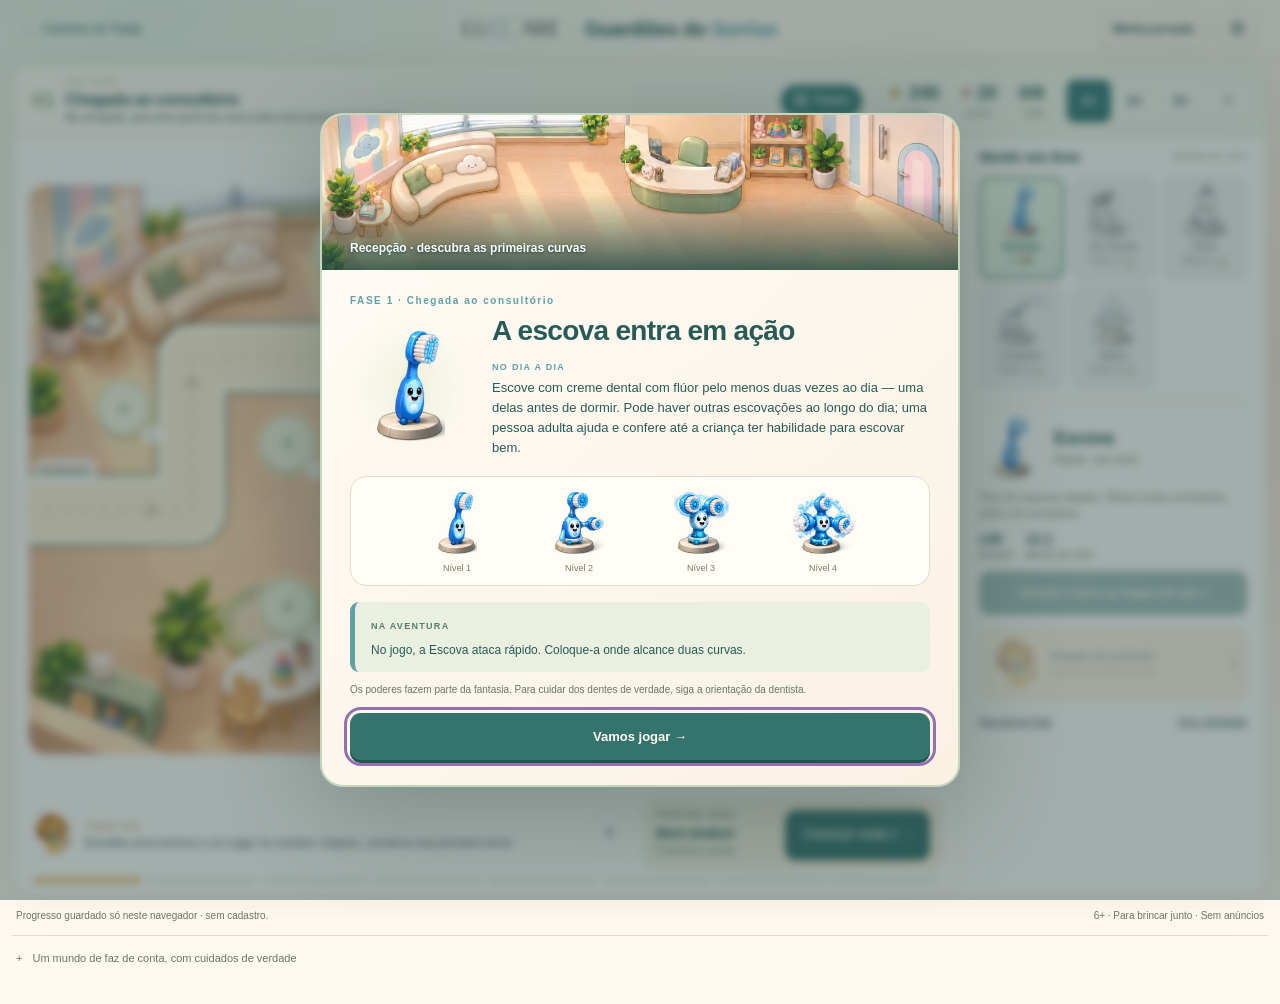
==== commit 81dc7393: "Add files via upload" ====
--- a/aventura/index.html
+++ b/aventura/index.html
@@ -18,7 +18,7 @@
 <div id="rotateHint" class="rotate-hint" hidden><span class="rotate-phone" aria-hidden="true"></span><p><strong>Vire o celular</strong> para o campo ficar bem maior.</p><button id="rotateFs" class="primary" data-fullscreen>Tela cheia</button></div>
 <div id="quickShop" class="quick-shop" aria-label="Torres para arrastar até o cenário"><p>ARRASTE UMA TORRE ATÉ UM + <span>ou toque para escolher</span></p><div id="quickShopButtons" class="shop"></div></div>
 <div class="play-row">
- <div class="coach"><img data-art="toddy" alt="Toddy" width="50" height="50"><div><span class="coach-name">TODDY DIZ</span><p id="message" role="status">Escolha uma escova e um lugar no cenário. Depois, construa sua primeira torre!</p></div><button id="roarQuick" class="mobile-roar" aria-label="Usar rugido do Toddy">Rugir<span>Pronto</span></button><button id="guideOpen" class="icon-btn" aria-label="Como jogar">?</button></div>
+ <div class="coach"><img data-art="toddy" alt="Toddy" width="50" height="50"><div><span class="coach-name">TODDY DIZ</span><p id="message" role="status">Escolha uma escova e um lugar no cenário. Depois, construa sua primeira torre!</p></div><button id="roarQuick" class="mobile-roar" aria-label="Usar rugido do Toddy"><img data-art="toddy" alt="" width="34" height="34"><b>Rugir</b><span>Pronto</span></button><button id="guideOpen" class="icon-btn" aria-label="Como jogar">?</button></div>
  <div class="wave-strip"><div><p class="eyebrow" id="waveLabel">PRÓXIMA ONDA</p><h3 id="waveTitle">Primeiros passos</h3><p id="wavePreview"></p></div><button id="start" class="primary">Começar onda 1 →</button></div>
 </div>
 <div id="waveProgress" class="wave-progress" aria-label="Progresso das ondas"></div>
--- a/aventura/layout.css
+++ b/aventura/layout.css
@@ -311,3 +311,95 @@
 .hard-hint{color:#8b3f5f!important}
 .hard-hint[hidden],.hard-setting[hidden]{display:none!important}
 .hard-setting{margin-bottom:10px}
+
+/* ══ Ajustes de 01/10/2026 ═══════════════════════════════════════════
+   1. Celular deitado (inclusive tela cheia): o Rugido vira um botão
+      redondo fixo no canto de baixo do campo, sempre à vista. Antes ele
+      ficava na faixa do Toddy, que encolhia até sumir em telas baixas.
+   2. Notebooks de 13" e 15" (janela baixa): sem o cabeçalho do site, o
+      Toddy sobe para o lado do placar e o botão de onda vai para o topo
+      da coluna da direita. O campo ganha toda a altura da janela. */
+.mobile-roar img{display:none}
+.mobile-roar b{font-weight:bold}
+@media (orientation:landscape) and (max-height:550px){
+ .mobile-roar{position:fixed;z-index:15;left:calc(env(safe-area-inset-left) + 10px);bottom:calc(env(safe-area-inset-bottom) + 10px);
+  width:68px;height:68px;min-width:0;min-height:0;padding:0;border-radius:50%;
+  display:flex;flex-direction:column;align-items:center;justify-content:center;gap:0;
+  background:radial-gradient(circle at 40% 30%,#fff6d8,#f6d27e);border:2px solid #d7a93f;
+  box-shadow:0 4px 0 #b98a2c,0 8px 18px #5b3f0a40;color:#5d4210;font-size:10px;line-height:1.1}
+ .mobile-roar img{display:block;width:34px;height:34px;margin-top:-4px}
+ .mobile-roar span{font-size:9px;margin:0;font-weight:bold;color:#7a5a1c}
+ .mobile-roar:not(:disabled){animation:rugido-pronto 1.6s ease-in-out infinite}
+ .mobile-roar:disabled{filter:grayscale(.75);opacity:.78;box-shadow:0 3px 0 #a9997a}
+ .mobile-roar:active:not(:disabled){transform:translateY(3px);box-shadow:0 1px 0 #b98a2c}
+}
+@keyframes rugido-pronto{0%,100%{box-shadow:0 4px 0 #b98a2c,0 0 0 0 #f6c25a99}50%{box-shadow:0 4px 0 #b98a2c,0 0 0 9px #f6c25a00}}
+@media (prefers-reduced-motion:reduce){.mobile-roar{animation:none!important}}
+
+@media (min-width:901px) and (min-height:551px) and (max-height:860px){
+ .site-header{display:none}
+ .arena{height:calc(100dvh - 12px);min-height:430px;margin-top:6px;
+  display:grid;grid-template-columns:minmax(0,1fr) var(--side);
+  grid-template-rows:auto auto minmax(0,1fr) auto;
+  grid-template-areas:"hud coach" "field wave" "field cmd" "prog cmd";column-gap:16px;row-gap:8px}
+ .game-layout,.battle-column,.play-row{display:contents}
+ .hud{grid-area:hud;border-bottom:0;padding:6px 0 6px 12px}
+ .hud .mini{display:grid;place-items:center;width:40px;min-height:40px;height:40px;border:1px solid #d6dccb;border-radius:11px;background:#fffdf6;font-size:16px;text-decoration:none;color:inherit;padding:0;flex:none}
+ .hud .mini[hidden]{display:none}
+ .mini-back{order:-1}
+ .map-copy .eyebrow{display:none}
+ .map-rule{display:none}
+ .field-wrap{grid-area:field;min-height:150px;margin-left:12px}
+ .play-row .coach{grid-area:coach;min-height:0;margin:6px 12px 0 0;padding:6px 10px;gap:8px;align-items:center;
+  background:#fffdf6;border:1px solid #e4e2cf;border-radius:13px;overflow:hidden}
+ .play-row .coach img{display:block;width:34px;height:36px}
+ .coach-name,#guideOpen{display:none}
+ .play-row .coach p{font-size:11px;line-height:1.35;margin:0;-webkit-line-clamp:3}
+ .play-row .wave-strip{grid-area:wave;margin-right:12px;padding:8px 10px;flex-direction:column;align-items:stretch;gap:6px}
+ .play-row .wave-strip>div{display:flex;align-items:baseline;gap:8px;min-width:0}
+ .play-row .wave-strip .eyebrow{margin:0;flex:none}
+ .play-row .wave-strip h3{font-size:13px;margin:0;white-space:nowrap;overflow:hidden;text-overflow:ellipsis}
+ .play-row .wave-strip p:last-child:not(.eyebrow){display:none}
+ .play-row .wave-strip .primary{width:100%;min-height:46px}
+ .command{grid-area:cmd;margin-right:12px;padding-bottom:10px}
+ .command .section-label{margin-top:0}
+ .command-foot{display:none}
+ .wave-progress{grid-area:prog;padding:0 4px 10px 12px}
+}
+@media (min-width:901px) and (min-height:551px) and (max-height:860px){
+ .hud,body.adult-mode .hud{background:none}
+ .map-copy .eyebrow{display:flex;font-size:0;margin:0;line-height:1}
+ .map-copy .eyebrow .mode-badge{font-size:8px;margin-bottom:3px}
+ .command .section-label{display:none}
+ .command #shop button{min-height:84px;padding:4px 2px 6px}
+ .command #shop img{width:46px;height:48px}
+ /* Rugido: botão redondo fixo no canto de baixo, como no celular deitado */
+ .command>.hero-button{display:none}
+ .mobile-roar{display:flex;position:fixed;z-index:15;left:24px;bottom:24px;
+  width:76px;height:76px;padding:0;border-radius:50%;flex-direction:column;align-items:center;justify-content:center;
+  background:radial-gradient(circle at 40% 30%,#fff6d8,#f6d27e);border:2px solid #d7a93f;
+  box-shadow:0 4px 0 #b98a2c,0 8px 18px #5b3f0a40;color:#5d4210;font-size:11px;line-height:1.1;cursor:pointer}
+ .mobile-roar img{display:block;width:38px;height:38px;margin-top:-4px}
+ .mobile-roar span{font-size:9.5px;font-weight:bold;color:#7a5a1c;display:block}
+ .mobile-roar:not(:disabled){animation:rugido-pronto 1.6s ease-in-out infinite}
+ .mobile-roar:disabled{filter:grayscale(.75);opacity:.8;box-shadow:0 3px 0 #a9997a;cursor:default}
+ .mobile-roar:hover:not(:disabled){filter:brightness(1.05)}
+ .mobile-roar:after{content:'R';position:absolute;right:-2px;top:-2px;width:20px;height:20px;border-radius:50%;background:#fffdf6;border:1px solid #d7a93f;font-size:10px;display:grid;place-items:center;color:#7a5a1c}
+}
+@media (min-width:901px) and (min-height:551px) and (max-height:700px){
+ .play-row .wave-strip>div{display:none}
+ .play-row .wave-strip{padding:6px}
+}
+@media (min-width:901px) and (min-height:551px) and (max-height:860px){
+ #mapTitle{white-space:nowrap;overflow:hidden;text-overflow:ellipsis}
+ .field-wrap{place-items:start center}
+}
+@media (min-width:901px) and (max-width:1180px) and (min-height:551px) and (max-height:860px){
+ #mapTitle{display:none}
+}
+@media (orientation:landscape) and (max-height:550px){
+ .play-row .coach .mobile-roar img{display:block;width:34px;height:34px;margin-top:-4px}
+}
+@media (min-width:901px) and (min-height:551px) and (max-height:860px){
+ .play-row .coach .mobile-roar img{width:38px;height:38px}
+}
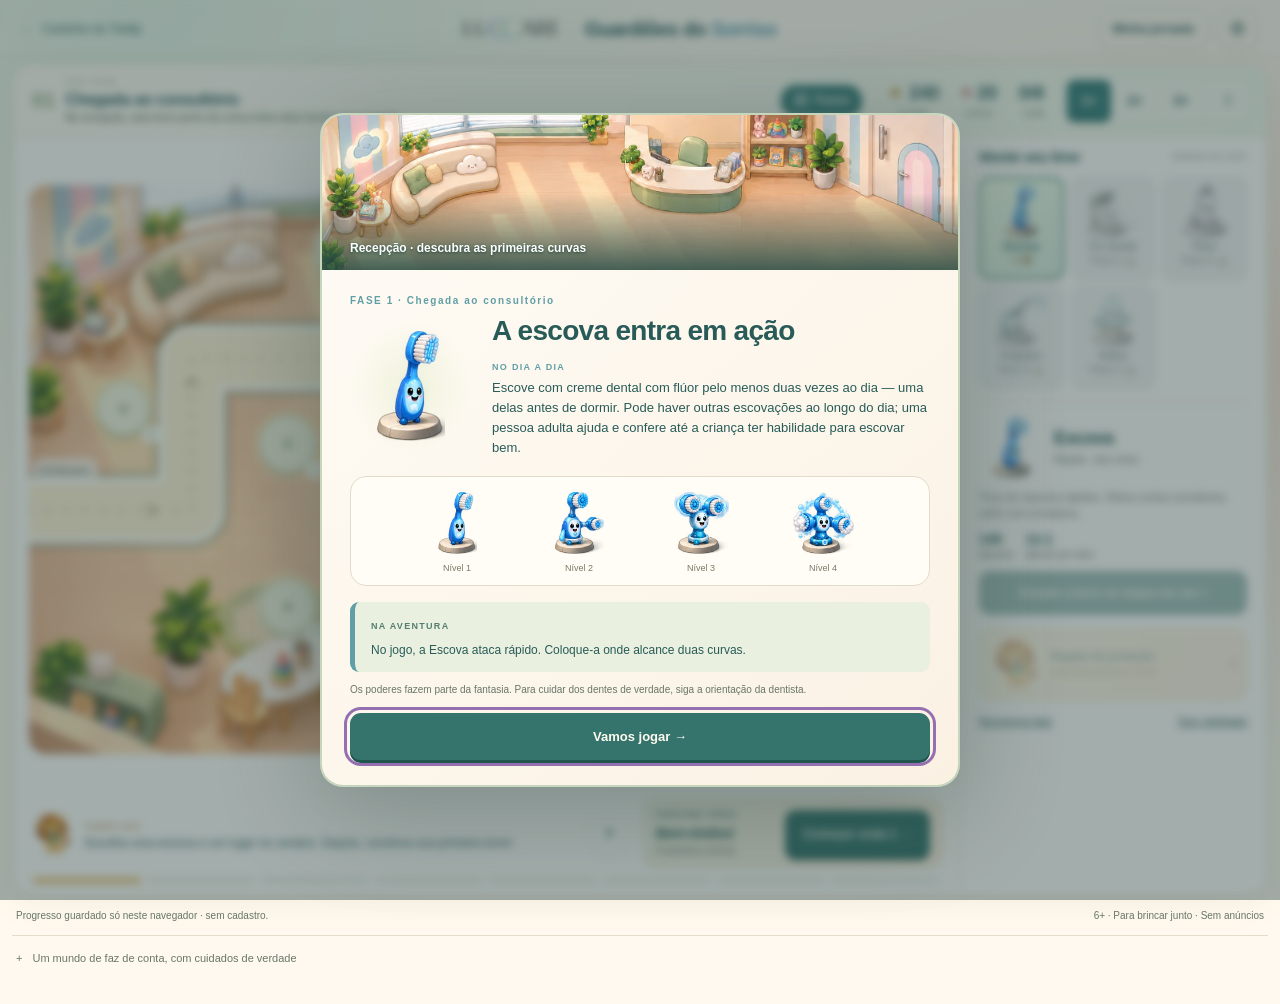
==== commit bb262f5e: "Add files via upload" ====
--- a/aventura/index.html
+++ b/aventura/index.html
@@ -1,6 +1,6 @@
 <!doctype html>
 <html lang="pt-BR"><head><meta charset="utf-8"><meta name="viewport" content="width=device-width,initial-scale=1,viewport-fit=cover"><meta name="theme-color" content="#244e43"><meta name="robots" content="noindex"><meta name="mobile-web-app-capable" content="yes"><meta name="apple-mobile-web-app-capable" content="yes"><title>Guardiões do Sorriso · LUCCARE</title><meta name="description" content="Uma aventura de estratégia no pequeno mundo do Toddy. Monte seu time, evolua suas torres e proteja o sorriso."><link rel="icon" type="image/png" href="../assets/favicon.png"><link rel="stylesheet" href="style.css"><link rel="stylesheet" href="art-style.css"><link rel="stylesheet" href="layout.css">
-<script defer src="assets.js"></script><script defer src="balance.js"></script><script defer src="clock.js"></script><script defer src="combat.js"></script><script defer src="engine.js"></script><script defer src="scene-art.js"></script><script defer src="juice.js"></script><script defer src="renderer.js"></script><script defer src="persistence.js"></script><script defer src="audio.js"></script><script defer src="game.js"></script></head>
+<script defer src="assets.js"></script><script defer src="balance.js"></script><script defer src="clock.js"></script><script defer src="combat.js"></script><script defer src="engine.js"></script><script defer src="scene-art.js"></script><script defer src="juice.js"></script><script defer src="renderer.js"></script><script defer src="persistence.js"></script><script defer src="audio.js"></script><script defer src="tutor.js"></script><script defer src="game.js"></script></head>
 <body>
 <header class="site-header"><a href="../index.html#brincar" class="back">← <span>Cantinho do Toddy</span></a><div class="brand"><img src="../assets/logo_color.png" alt="LUCCARE" width="112"><h1>Guardiões do <em>Sorriso</em></h1></div><div class="header-actions"><button id="fullscreen" class="quiet fs-btn" hidden aria-label="Jogar em tela cheia"><svg class="fs-ico" viewBox="0 0 24 24" width="18" height="18" aria-hidden="true"><path d="M4 9V4h5M15 4h5v5M20 15v5h-5M9 20H4v-5" fill="none" stroke="currentColor" stroke-width="2.2" stroke-linecap="round" stroke-linejoin="round"/></svg><span>Tela cheia</span></button><button id="progressOpen" class="quiet">Minha jornada</button><button id="settingsOpen" class="icon-btn" aria-label="Abrir ajustes">⚙</button></div></header>
 <main>
--- a/aventura/layout.css
+++ b/aventura/layout.css
@@ -403,3 +403,19 @@
 @media (min-width:901px) and (min-height:551px) and (max-height:860px){
  .play-row .coach .mobile-roar img{width:38px;height:38px}
 }
+
+/* ── tutorial guiado da primeira partida (tutor.js, 06/10/2026) ───────── */
+.tutor{position:fixed;inset:0;z-index:30;pointer-events:none}
+.tutor [hidden]{display:none!important}
+.tutor-ring{position:fixed;border:3px solid #f6c25a;box-shadow:0 0 0 4px #fff8e2aa,0 0 22px 6px #f6c25a88;animation:tutor-pulse 1.3s ease-in-out infinite}
+@keyframes tutor-pulse{0%,100%{transform:scale(1);opacity:1}50%{transform:scale(1.07);opacity:.75}}
+.tutor-ghost{position:fixed;left:0;top:0;width:60px;height:70px}
+.tutor-ghost img{position:absolute;left:-8px;top:-30px;width:46px;height:50px;opacity:.85;filter:drop-shadow(0 4px 6px #24403a55)}
+.tutor-ghost.still img{display:none}
+.tutor-hand{position:absolute;left:8px;top:6px;width:34px;height:41px;filter:drop-shadow(0 3px 4px #24403a66)}
+.tutor-bubble{position:fixed;max-width:min(280px,calc(100vw - 20px));background:#fffdf6;border:2px solid #367c77;border-radius:14px;padding:10px 12px 8px;box-shadow:0 10px 30px #24403a40;pointer-events:auto;color:#294f45}
+.tutor-text{margin:0;font-size:14px;font-weight:bold;line-height:1.35}
+.tutor-sub{margin:4px 0 0;font-size:11.5px;color:#5d6f66;line-height:1.35}
+.tutor-skip{display:block;margin:6px 0 0 auto;border:0;background:none;color:#5d7f74;font-size:11px;text-decoration:underline;padding:4px 2px;min-height:28px;cursor:pointer}
+@media (orientation:landscape) and (max-height:550px){.tutor-text{font-size:12.5px}.tutor-sub{font-size:10.5px}.tutor-bubble{max-width:230px;padding:8px 10px 6px}}
+@media (prefers-reduced-motion:reduce){.tutor-ring{animation:none}}
